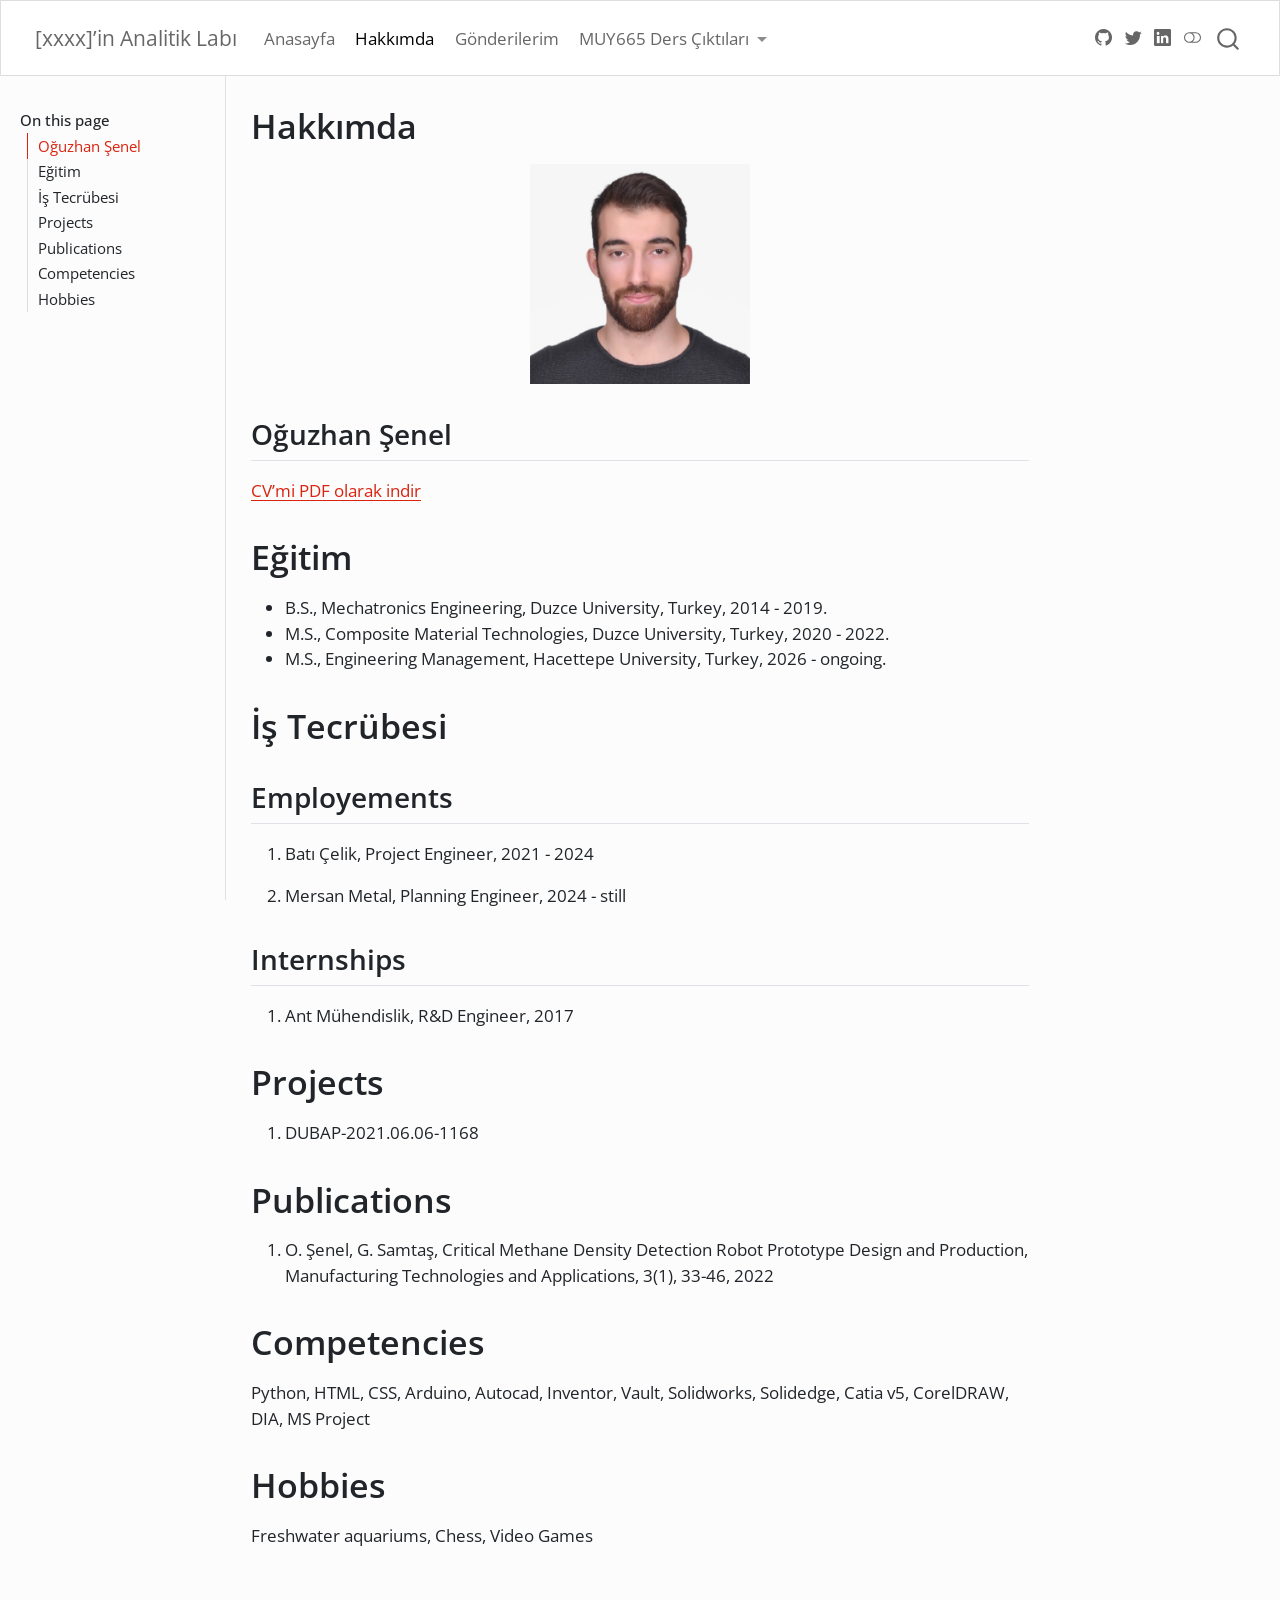
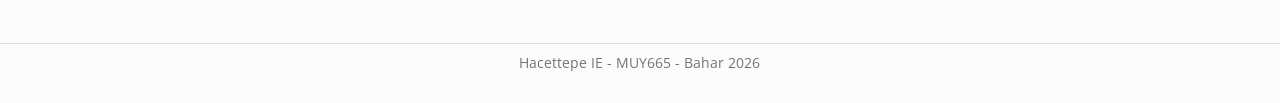
==== docs/about.html @ 82f38985 "Ana Sayfa Düzenlemesi" ====
<!DOCTYPE html>
<html xmlns="http://www.w3.org/1999/xhtml" lang="en" xml:lang="en"><head>

<meta charset="utf-8">
<meta name="generator" content="quarto-1.8.25">

<meta name="viewport" content="width=device-width, initial-scale=1.0, user-scalable=yes">


<title>Hakkımda – [xxxx]’in Analitik Labı</title>
<style>
code{white-space: pre-wrap;}
span.smallcaps{font-variant: small-caps;}
div.columns{display: flex; gap: min(4vw, 1.5em);}
div.column{flex: auto; overflow-x: auto;}
div.hanging-indent{margin-left: 1.5em; text-indent: -1.5em;}
ul.task-list{list-style: none;}
ul.task-list li input[type="checkbox"] {
  width: 0.8em;
  margin: 0 0.8em 0.2em -1em; /* quarto-specific, see https://github.com/quarto-dev/quarto-cli/issues/4556 */ 
  vertical-align: middle;
}
</style>


<script src="site_libs/quarto-nav/quarto-nav.js"></script>
<script src="site_libs/quarto-nav/headroom.min.js"></script>
<script src="site_libs/clipboard/clipboard.min.js"></script>
<script src="site_libs/quarto-search/autocomplete.umd.js"></script>
<script src="site_libs/quarto-search/fuse.min.js"></script>
<script src="site_libs/quarto-search/quarto-search.js"></script>
<meta name="quarto:offset" content="./">
<script src="site_libs/quarto-html/quarto.js" type="module"></script>
<script src="site_libs/quarto-html/tabsets/tabsets.js" type="module"></script>
<script src="site_libs/quarto-html/axe/axe-check.js" type="module"></script>
<script src="site_libs/quarto-html/popper.min.js"></script>
<script src="site_libs/quarto-html/tippy.umd.min.js"></script>
<script src="site_libs/quarto-html/anchor.min.js"></script>
<link href="site_libs/quarto-html/tippy.css" rel="stylesheet">
<link href="site_libs/quarto-html/quarto-syntax-highlighting-7b89279ff1a6dce999919e0e67d4d9ec.css" rel="stylesheet" class="quarto-color-scheme" id="quarto-text-highlighting-styles">
<link href="site_libs/quarto-html/quarto-syntax-highlighting-dark-707d8167ce6003fca903bfe2be84ab7f.css" rel="stylesheet" class="quarto-color-scheme quarto-color-alternate" id="quarto-text-highlighting-styles">
<link href="site_libs/quarto-html/quarto-syntax-highlighting-7b89279ff1a6dce999919e0e67d4d9ec.css" rel="stylesheet" class="quarto-color-scheme-extra" id="quarto-text-highlighting-styles">
<script src="site_libs/bootstrap/bootstrap.min.js"></script>
<link href="site_libs/bootstrap/bootstrap-icons.css" rel="stylesheet">
<link href="site_libs/bootstrap/bootstrap-b09ffb0c710b10090e35f4f5c8599541.min.css" rel="stylesheet" append-hash="true" class="quarto-color-scheme" id="quarto-bootstrap" data-mode="light">
<link href="site_libs/bootstrap/bootstrap-dark-5b22ffe13dd2aa798062e3956142f8dd.min.css" rel="stylesheet" append-hash="true" class="quarto-color-scheme quarto-color-alternate" id="quarto-bootstrap" data-mode="dark">
<link href="site_libs/bootstrap/bootstrap-b09ffb0c710b10090e35f4f5c8599541.min.css" rel="stylesheet" append-hash="true" class="quarto-color-scheme-extra" id="quarto-bootstrap" data-mode="light">
<script id="quarto-search-options" type="application/json">{
  "location": "navbar",
  "copy-button": false,
  "collapse-after": 3,
  "panel-placement": "end",
  "type": "overlay",
  "limit": 50,
  "keyboard-shortcut": [
    "f",
    "/",
    "s"
  ],
  "show-item-context": false,
  "language": {
    "search-no-results-text": "No results",
    "search-matching-documents-text": "matching documents",
    "search-copy-link-title": "Copy link to search",
    "search-hide-matches-text": "Hide additional matches",
    "search-more-match-text": "more match in this document",
    "search-more-matches-text": "more matches in this document",
    "search-clear-button-title": "Clear",
    "search-text-placeholder": "",
    "search-detached-cancel-button-title": "Cancel",
    "search-submit-button-title": "Submit",
    "search-label": "Search"
  }
}</script>


<link rel="stylesheet" href="styles.css">
</head>

<body class="docked nav-fixed quarto-light"><script id="quarto-html-before-body" type="application/javascript">
    const toggleBodyColorMode = (bsSheetEl) => {
      const mode = bsSheetEl.getAttribute("data-mode");
      const bodyEl = window.document.querySelector("body");
      if (mode === "dark") {
        bodyEl.classList.add("quarto-dark");
        bodyEl.classList.remove("quarto-light");
      } else {
        bodyEl.classList.add("quarto-light");
        bodyEl.classList.remove("quarto-dark");
      }
    }
    const toggleBodyColorPrimary = () => {
      const bsSheetEl = window.document.querySelector("link#quarto-bootstrap:not([rel=disabled-stylesheet])");
      if (bsSheetEl) {
        toggleBodyColorMode(bsSheetEl);
      }
    }
    const setColorSchemeToggle = (alternate) => {
      const toggles = window.document.querySelectorAll('.quarto-color-scheme-toggle');
      for (let i=0; i < toggles.length; i++) {
        const toggle = toggles[i];
        if (toggle) {
          if (alternate) {
            toggle.classList.add("alternate");
          } else {
            toggle.classList.remove("alternate");
          }
        }
      }
    };
    const toggleColorMode = (alternate) => {
      // Switch the stylesheets
      const primaryStylesheets = window.document.querySelectorAll('link.quarto-color-scheme:not(.quarto-color-alternate)');
      const alternateStylesheets = window.document.querySelectorAll('link.quarto-color-scheme.quarto-color-alternate');
      manageTransitions('#quarto-margin-sidebar .nav-link', false);
      if (alternate) {
        // note: dark is layered on light, we don't disable primary!
        enableStylesheet(alternateStylesheets);
        for (const sheetNode of alternateStylesheets) {
          if (sheetNode.id === "quarto-bootstrap") {
            toggleBodyColorMode(sheetNode);
          }
        }
      } else {
        disableStylesheet(alternateStylesheets);
        enableStylesheet(primaryStylesheets)
        toggleBodyColorPrimary();
      }
      manageTransitions('#quarto-margin-sidebar .nav-link', true);
      // Switch the toggles
      setColorSchemeToggle(alternate)
      // Hack to workaround the fact that safari doesn't
      // properly recolor the scrollbar when toggling (#1455)
      if (navigator.userAgent.indexOf('Safari') > 0 && navigator.userAgent.indexOf('Chrome') == -1) {
        manageTransitions("body", false);
        window.scrollTo(0, 1);
        setTimeout(() => {
          window.scrollTo(0, 0);
          manageTransitions("body", true);
        }, 40);
      }
    }
    const disableStylesheet = (stylesheets) => {
      for (let i=0; i < stylesheets.length; i++) {
        const stylesheet = stylesheets[i];
        stylesheet.rel = 'disabled-stylesheet';
      }
    }
    const enableStylesheet = (stylesheets) => {
      for (let i=0; i < stylesheets.length; i++) {
        const stylesheet = stylesheets[i];
        if(stylesheet.rel !== 'stylesheet') { // for Chrome, which will still FOUC without this check
          stylesheet.rel = 'stylesheet';
        }
      }
    }
    const manageTransitions = (selector, allowTransitions) => {
      const els = window.document.querySelectorAll(selector);
      for (let i=0; i < els.length; i++) {
        const el = els[i];
        if (allowTransitions) {
          el.classList.remove('notransition');
        } else {
          el.classList.add('notransition');
        }
      }
    }
    const isFileUrl = () => {
      return window.location.protocol === 'file:';
    }
    const hasAlternateSentinel = () => {
      let styleSentinel = getColorSchemeSentinel();
      if (styleSentinel !== null) {
        return styleSentinel === "alternate";
      } else {
        return false;
      }
    }
    const setStyleSentinel = (alternate) => {
      const value = alternate ? "alternate" : "default";
      if (!isFileUrl()) {
        window.localStorage.setItem("quarto-color-scheme", value);
      } else {
        localAlternateSentinel = value;
      }
    }
    const getColorSchemeSentinel = () => {
      if (!isFileUrl()) {
        const storageValue = window.localStorage.getItem("quarto-color-scheme");
        return storageValue != null ? storageValue : localAlternateSentinel;
      } else {
        return localAlternateSentinel;
      }
    }
    const toggleGiscusIfUsed = (isAlternate, darkModeDefault) => {
      const baseTheme = document.querySelector('#giscus-base-theme')?.value ?? 'light';
      const alternateTheme = document.querySelector('#giscus-alt-theme')?.value ?? 'dark';
      let newTheme = '';
      if(authorPrefersDark) {
        newTheme = isAlternate ? baseTheme : alternateTheme;
      } else {
        newTheme = isAlternate ? alternateTheme : baseTheme;
      }
      const changeGiscusTheme = () => {
        // From: https://github.com/giscus/giscus/issues/336
        const sendMessage = (message) => {
          const iframe = document.querySelector('iframe.giscus-frame');
          if (!iframe) return;
          iframe.contentWindow.postMessage({ giscus: message }, 'https://giscus.app');
        }
        sendMessage({
          setConfig: {
            theme: newTheme
          }
        });
      }
      const isGiscussLoaded = window.document.querySelector('iframe.giscus-frame') !== null;
      if (isGiscussLoaded) {
        changeGiscusTheme();
      }
    };
    const authorPrefersDark = false;
    const darkModeDefault = authorPrefersDark;
      document.querySelector('link#quarto-text-highlighting-styles.quarto-color-scheme-extra').rel = 'disabled-stylesheet';
      document.querySelector('link#quarto-bootstrap.quarto-color-scheme-extra').rel = 'disabled-stylesheet';
    let localAlternateSentinel = darkModeDefault ? 'alternate' : 'default';
    // Dark / light mode switch
    window.quartoToggleColorScheme = () => {
      // Read the current dark / light value
      let toAlternate = !hasAlternateSentinel();
      toggleColorMode(toAlternate);
      setStyleSentinel(toAlternate);
      toggleGiscusIfUsed(toAlternate, darkModeDefault);
      window.dispatchEvent(new Event('resize'));
    };
    // Switch to dark mode if need be
    if (hasAlternateSentinel()) {
      toggleColorMode(true);
    } else {
      toggleColorMode(false);
    }
  </script>

<div id="quarto-search-results"></div>
  <header id="quarto-header" class="headroom fixed-top">
    <nav class="navbar navbar-expand-lg " data-bs-theme="dark">
      <div class="navbar-container container-fluid">
      <div class="navbar-brand-container mx-auto">
    <a href="./index.html" class="navbar-brand navbar-brand-logo">
    </a>
    <a class="navbar-brand" href="./index.html">
    <span class="navbar-title">[xxxx]’in Analitik Labı</span>
    </a>
  </div>
            <div id="quarto-search" class="" title="Search"></div>
          <button class="navbar-toggler" type="button" data-bs-toggle="collapse" data-bs-target="#navbarCollapse" aria-controls="navbarCollapse" role="menu" aria-expanded="false" aria-label="Toggle navigation" onclick="if (window.quartoToggleHeadroom) { window.quartoToggleHeadroom(); }">
  <span class="navbar-toggler-icon"></span>
</button>
          <div class="collapse navbar-collapse" id="navbarCollapse">
            <ul class="navbar-nav navbar-nav-scroll me-auto">
  <li class="nav-item">
    <a class="nav-link" href="./index.html"> 
<span class="menu-text">Anasayfa</span></a>
  </li>  
  <li class="nav-item">
    <a class="nav-link active" href="./about.html" aria-current="page"> 
<span class="menu-text">Hakkımda</span></a>
  </li>  
  <li class="nav-item">
    <a class="nav-link" href="./posts.html"> 
<span class="menu-text">Gönderilerim</span></a>
  </li>  
  <li class="nav-item dropdown ">
    <a class="nav-link dropdown-toggle" href="#" id="nav-menu-muy665-ders-çıktıları" role="link" data-bs-toggle="dropdown" aria-expanded="false">
 <span class="menu-text">MUY665 Ders Çıktıları</span>
    </a>
    <ul class="dropdown-menu" aria-labelledby="nav-menu-muy665-ders-çıktıları">    
        <li>
    <a class="dropdown-item" href="./portfolyo.html">
 <span class="dropdown-text">Ödevler</span></a>
  </li>  
        <li>
    <a class="dropdown-item" href="./project.qmd">
 <span class="dropdown-text">Proje</span></a>
  </li>  
    </ul>
  </li>
</ul>
          </div> <!-- /navcollapse -->
            <div class="quarto-navbar-tools tools-wide">
    <a href="https://twitter.com" title="" class="quarto-navigation-tool px-1" aria-label=""><i class="bi bi-github"></i></a>
    <a href="https://twitter.com" title="" class="quarto-navigation-tool px-1" aria-label=""><i class="bi bi-twitter"></i></a>
    <a href="https://linkedin.com" title="" class="quarto-navigation-tool px-1" aria-label=""><i class="bi bi-linkedin"></i></a>
  <a href="" class="quarto-color-scheme-toggle quarto-navigation-tool  px-1" onclick="window.quartoToggleColorScheme(); return false;" title="Toggle dark mode"><i class="bi"></i></a>
</div>
      </div> <!-- /container-fluid -->
    </nav>
</header>
<!-- content -->
<div id="quarto-content" class="quarto-container page-columns page-rows-contents page-layout-article page-navbar">
<!-- sidebar -->
  <nav id="quarto-sidebar" class="sidebar collapse collapse-horizontal quarto-sidebar-collapse-item sidebar-navigation docked overflow-auto">
    <nav id="TOC" role="doc-toc" class="toc-active">
    <h2 id="toc-title">On this page</h2>
   
  <ul>
  <li><a href="#oğuzhan-şenel" id="toc-oğuzhan-şenel" class="nav-link active" data-scroll-target="#oğuzhan-şenel">Oğuzhan Şenel</a></li>
  <li><a href="#eğitim" id="toc-eğitim" class="nav-link" data-scroll-target="#eğitim">Eğitim</a></li>
  <li><a href="#iş-tecrübesi" id="toc-iş-tecrübesi" class="nav-link" data-scroll-target="#iş-tecrübesi">İş Tecrübesi</a>
  <ul class="collapse">
  <li><a href="#employements" id="toc-employements" class="nav-link" data-scroll-target="#employements">Employements</a></li>
  <li><a href="#internships" id="toc-internships" class="nav-link" data-scroll-target="#internships">Internships</a></li>
  </ul></li>
  <li><a href="#projects" id="toc-projects" class="nav-link" data-scroll-target="#projects">Projects</a></li>
  <li><a href="#publications" id="toc-publications" class="nav-link" data-scroll-target="#publications">Publications</a></li>
  <li><a href="#competencies" id="toc-competencies" class="nav-link" data-scroll-target="#competencies">Competencies</a></li>
  <li><a href="#hobbies" id="toc-hobbies" class="nav-link" data-scroll-target="#hobbies">Hobbies</a></li>
  </ul>
</nav>
</nav>
<div id="quarto-sidebar-glass" class="quarto-sidebar-collapse-item" data-bs-toggle="collapse" data-bs-target=".quarto-sidebar-collapse-item"></div>
<!-- margin-sidebar -->
    <div id="quarto-margin-sidebar" class="sidebar margin-sidebar zindex-bottom">
    </div>
<!-- main -->
<main class="content" id="quarto-document-content">


<header id="title-block-header" class="quarto-title-block default">
<div class="quarto-title">
<h1 class="title">Hakkımda</h1>
</div>



<div class="quarto-title-meta">

    
  
    
  </div>
  


</header>


<div class="quarto-figure quarto-figure-center">
<figure class="figure">
<p><img src="assets/images/vesikalik.jpeg" class="img-fluid quarto-figure quarto-figure-center figure-img" width="220"></p>
</figure>
</div>
<section id="oğuzhan-şenel" class="level2">
<h2 class="anchored" data-anchor-id="oğuzhan-şenel">Oğuzhan Şenel</h2>
<p><a href="docs/cv.pdf">CV’mi PDF olarak indir</a></p>
</section>
<section id="eğitim" class="level1">
<h1>Eğitim</h1>
<ul>
<li>B.S., Mechatronics Engineering, Duzce University, Turkey, 2014 - 2019.</li>
<li>M.S., Composite Material Technologies, Duzce University, Turkey, 2020 - 2022.</li>
<li>M.S., Engineering Management, Hacettepe University, Turkey, 2026 - ongoing.</li>
</ul>
</section>
<section id="iş-tecrübesi" class="level1">
<h1>İş Tecrübesi</h1>
<section id="employements" class="level2">
<h2 class="anchored" data-anchor-id="employements">Employements</h2>
<ol type="1">
<li><p>Batı Çelik, Project Engineer, 2021 - 2024</p></li>
<li><p>Mersan Metal, Planning Engineer, 2024 - still</p></li>
</ol>
</section>
<section id="internships" class="level2">
<h2 class="anchored" data-anchor-id="internships">Internships</h2>
<ol type="1">
<li>Ant Mühendislik, R&amp;D Engineer, 2017</li>
</ol>
</section>
</section>
<section id="projects" class="level1">
<h1>Projects</h1>
<ol type="1">
<li>DUBAP-2021.06.06-1168</li>
</ol>
</section>
<section id="publications" class="level1">
<h1>Publications</h1>
<ol type="1">
<li>O. Şenel, G. Samtaş, Critical Methane Density Detection Robot Prototype Design and Production, Manufacturing Technologies and Applications, 3(1), 33-46, 2022</li>
</ol>
</section>
<section id="competencies" class="level1">
<h1>Competencies</h1>
<p>Python, HTML, CSS, Arduino, Autocad, Inventor, Vault, Solidworks, Solidedge, Catia v5, CorelDRAW, DIA, MS Project</p>
</section>
<section id="hobbies" class="level1">
<h1>Hobbies</h1>
<p>Freshwater aquariums, Chess, Video Games</p>


</section>

<a onclick="window.scrollTo(0, 0); return false;" role="button" id="quarto-back-to-top"><i class="bi bi-arrow-up"></i> Back to top</a></main> <!-- /main -->
<script id="quarto-html-after-body" type="application/javascript">
  window.document.addEventListener("DOMContentLoaded", function (event) {
    // Ensure there is a toggle, if there isn't float one in the top right
    if (window.document.querySelector('.quarto-color-scheme-toggle') === null) {
      const a = window.document.createElement('a');
      a.classList.add('top-right');
      a.classList.add('quarto-color-scheme-toggle');
      a.href = "";
      a.onclick = function() { try { window.quartoToggleColorScheme(); } catch {} return false; };
      const i = window.document.createElement("i");
      i.classList.add('bi');
      a.appendChild(i);
      window.document.body.appendChild(a);
    }
    setColorSchemeToggle(hasAlternateSentinel())
    const icon = "";
    const anchorJS = new window.AnchorJS();
    anchorJS.options = {
      placement: 'right',
      icon: icon
    };
    anchorJS.add('.anchored');
    const isCodeAnnotation = (el) => {
      for (const clz of el.classList) {
        if (clz.startsWith('code-annotation-')) {                     
          return true;
        }
      }
      return false;
    }
    const onCopySuccess = function(e) {
      // button target
      const button = e.trigger;
      // don't keep focus
      button.blur();
      // flash "checked"
      button.classList.add('code-copy-button-checked');
      var currentTitle = button.getAttribute("title");
      button.setAttribute("title", "Copied!");
      let tooltip;
      if (window.bootstrap) {
        button.setAttribute("data-bs-toggle", "tooltip");
        button.setAttribute("data-bs-placement", "left");
        button.setAttribute("data-bs-title", "Copied!");
        tooltip = new bootstrap.Tooltip(button, 
          { trigger: "manual", 
            customClass: "code-copy-button-tooltip",
            offset: [0, -8]});
        tooltip.show();    
      }
      setTimeout(function() {
        if (tooltip) {
          tooltip.hide();
          button.removeAttribute("data-bs-title");
          button.removeAttribute("data-bs-toggle");
          button.removeAttribute("data-bs-placement");
        }
        button.setAttribute("title", currentTitle);
        button.classList.remove('code-copy-button-checked');
      }, 1000);
      // clear code selection
      e.clearSelection();
    }
    const getTextToCopy = function(trigger) {
      const outerScaffold = trigger.parentElement.cloneNode(true);
      const codeEl = outerScaffold.querySelector('code');
      for (const childEl of codeEl.children) {
        if (isCodeAnnotation(childEl)) {
          childEl.remove();
        }
      }
      return codeEl.innerText;
    }
    const clipboard = new window.ClipboardJS('.code-copy-button:not([data-in-quarto-modal])', {
      text: getTextToCopy
    });
    clipboard.on('success', onCopySuccess);
    if (window.document.getElementById('quarto-embedded-source-code-modal')) {
      const clipboardModal = new window.ClipboardJS('.code-copy-button[data-in-quarto-modal]', {
        text: getTextToCopy,
        container: window.document.getElementById('quarto-embedded-source-code-modal')
      });
      clipboardModal.on('success', onCopySuccess);
    }
      var localhostRegex = new RegExp(/^(?:http|https):\/\/localhost\:?[0-9]*\//);
      var mailtoRegex = new RegExp(/^mailto:/);
        var filterRegex = new RegExp('/' + window.location.host + '/');
      var isInternal = (href) => {
          return filterRegex.test(href) || localhostRegex.test(href) || mailtoRegex.test(href);
      }
      // Inspect non-navigation links and adorn them if external
     var links = window.document.querySelectorAll('a[href]:not(.nav-link):not(.navbar-brand):not(.toc-action):not(.sidebar-link):not(.sidebar-item-toggle):not(.pagination-link):not(.no-external):not([aria-hidden]):not(.dropdown-item):not(.quarto-navigation-tool):not(.about-link)');
      for (var i=0; i<links.length; i++) {
        const link = links[i];
        if (!isInternal(link.href)) {
          // undo the damage that might have been done by quarto-nav.js in the case of
          // links that we want to consider external
          if (link.dataset.originalHref !== undefined) {
            link.href = link.dataset.originalHref;
          }
        }
      }
    function tippyHover(el, contentFn, onTriggerFn, onUntriggerFn) {
      const config = {
        allowHTML: true,
        maxWidth: 500,
        delay: 100,
        arrow: false,
        appendTo: function(el) {
            return el.parentElement;
        },
        interactive: true,
        interactiveBorder: 10,
        theme: 'quarto',
        placement: 'bottom-start',
      };
      if (contentFn) {
        config.content = contentFn;
      }
      if (onTriggerFn) {
        config.onTrigger = onTriggerFn;
      }
      if (onUntriggerFn) {
        config.onUntrigger = onUntriggerFn;
      }
      window.tippy(el, config); 
    }
    const noterefs = window.document.querySelectorAll('a[role="doc-noteref"]');
    for (var i=0; i<noterefs.length; i++) {
      const ref = noterefs[i];
      tippyHover(ref, function() {
        // use id or data attribute instead here
        let href = ref.getAttribute('data-footnote-href') || ref.getAttribute('href');
        try { href = new URL(href).hash; } catch {}
        const id = href.replace(/^#\/?/, "");
        const note = window.document.getElementById(id);
        if (note) {
          return note.innerHTML;
        } else {
          return "";
        }
      });
    }
    const xrefs = window.document.querySelectorAll('a.quarto-xref');
    const processXRef = (id, note) => {
      // Strip column container classes
      const stripColumnClz = (el) => {
        el.classList.remove("page-full", "page-columns");
        if (el.children) {
          for (const child of el.children) {
            stripColumnClz(child);
          }
        }
      }
      stripColumnClz(note)
      if (id === null || id.startsWith('sec-')) {
        // Special case sections, only their first couple elements
        const container = document.createElement("div");
        if (note.children && note.children.length > 2) {
          container.appendChild(note.children[0].cloneNode(true));
          for (let i = 1; i < note.children.length; i++) {
            const child = note.children[i];
            if (child.tagName === "P" && child.innerText === "") {
              continue;
            } else {
              container.appendChild(child.cloneNode(true));
              break;
            }
          }
          if (window.Quarto?.typesetMath) {
            window.Quarto.typesetMath(container);
          }
          return container.innerHTML
        } else {
          if (window.Quarto?.typesetMath) {
            window.Quarto.typesetMath(note);
          }
          return note.innerHTML;
        }
      } else {
        // Remove any anchor links if they are present
        const anchorLink = note.querySelector('a.anchorjs-link');
        if (anchorLink) {
          anchorLink.remove();
        }
        if (window.Quarto?.typesetMath) {
          window.Quarto.typesetMath(note);
        }
        if (note.classList.contains("callout")) {
          return note.outerHTML;
        } else {
          return note.innerHTML;
        }
      }
    }
    for (var i=0; i<xrefs.length; i++) {
      const xref = xrefs[i];
      tippyHover(xref, undefined, function(instance) {
        instance.disable();
        let url = xref.getAttribute('href');
        let hash = undefined; 
        if (url.startsWith('#')) {
          hash = url;
        } else {
          try { hash = new URL(url).hash; } catch {}
        }
        if (hash) {
          const id = hash.replace(/^#\/?/, "");
          const note = window.document.getElementById(id);
          if (note !== null) {
            try {
              const html = processXRef(id, note.cloneNode(true));
              instance.setContent(html);
            } finally {
              instance.enable();
              instance.show();
            }
          } else {
            // See if we can fetch this
            fetch(url.split('#')[0])
            .then(res => res.text())
            .then(html => {
              const parser = new DOMParser();
              const htmlDoc = parser.parseFromString(html, "text/html");
              const note = htmlDoc.getElementById(id);
              if (note !== null) {
                const html = processXRef(id, note);
                instance.setContent(html);
              } 
            }).finally(() => {
              instance.enable();
              instance.show();
            });
          }
        } else {
          // See if we can fetch a full url (with no hash to target)
          // This is a special case and we should probably do some content thinning / targeting
          fetch(url)
          .then(res => res.text())
          .then(html => {
            const parser = new DOMParser();
            const htmlDoc = parser.parseFromString(html, "text/html");
            const note = htmlDoc.querySelector('main.content');
            if (note !== null) {
              // This should only happen for chapter cross references
              // (since there is no id in the URL)
              // remove the first header
              if (note.children.length > 0 && note.children[0].tagName === "HEADER") {
                note.children[0].remove();
              }
              const html = processXRef(null, note);
              instance.setContent(html);
            } 
          }).finally(() => {
            instance.enable();
            instance.show();
          });
        }
      }, function(instance) {
      });
    }
        let selectedAnnoteEl;
        const selectorForAnnotation = ( cell, annotation) => {
          let cellAttr = 'data-code-cell="' + cell + '"';
          let lineAttr = 'data-code-annotation="' +  annotation + '"';
          const selector = 'span[' + cellAttr + '][' + lineAttr + ']';
          return selector;
        }
        const selectCodeLines = (annoteEl) => {
          const doc = window.document;
          const targetCell = annoteEl.getAttribute("data-target-cell");
          const targetAnnotation = annoteEl.getAttribute("data-target-annotation");
          const annoteSpan = window.document.querySelector(selectorForAnnotation(targetCell, targetAnnotation));
          const lines = annoteSpan.getAttribute("data-code-lines").split(",");
          const lineIds = lines.map((line) => {
            return targetCell + "-" + line;
          })
          let top = null;
          let height = null;
          let parent = null;
          if (lineIds.length > 0) {
              //compute the position of the single el (top and bottom and make a div)
              const el = window.document.getElementById(lineIds[0]);
              top = el.offsetTop;
              height = el.offsetHeight;
              parent = el.parentElement.parentElement;
            if (lineIds.length > 1) {
              const lastEl = window.document.getElementById(lineIds[lineIds.length - 1]);
              const bottom = lastEl.offsetTop + lastEl.offsetHeight;
              height = bottom - top;
            }
            if (top !== null && height !== null && parent !== null) {
              // cook up a div (if necessary) and position it 
              let div = window.document.getElementById("code-annotation-line-highlight");
              if (div === null) {
                div = window.document.createElement("div");
                div.setAttribute("id", "code-annotation-line-highlight");
                div.style.position = 'absolute';
                parent.appendChild(div);
              }
              div.style.top = top - 2 + "px";
              div.style.height = height + 4 + "px";
              div.style.left = 0;
              let gutterDiv = window.document.getElementById("code-annotation-line-highlight-gutter");
              if (gutterDiv === null) {
                gutterDiv = window.document.createElement("div");
                gutterDiv.setAttribute("id", "code-annotation-line-highlight-gutter");
                gutterDiv.style.position = 'absolute';
                const codeCell = window.document.getElementById(targetCell);
                const gutter = codeCell.querySelector('.code-annotation-gutter');
                gutter.appendChild(gutterDiv);
              }
              gutterDiv.style.top = top - 2 + "px";
              gutterDiv.style.height = height + 4 + "px";
            }
            selectedAnnoteEl = annoteEl;
          }
        };
        const unselectCodeLines = () => {
          const elementsIds = ["code-annotation-line-highlight", "code-annotation-line-highlight-gutter"];
          elementsIds.forEach((elId) => {
            const div = window.document.getElementById(elId);
            if (div) {
              div.remove();
            }
          });
          selectedAnnoteEl = undefined;
        };
          // Handle positioning of the toggle
      window.addEventListener(
        "resize",
        throttle(() => {
          elRect = undefined;
          if (selectedAnnoteEl) {
            selectCodeLines(selectedAnnoteEl);
          }
        }, 10)
      );
      function throttle(fn, ms) {
      let throttle = false;
      let timer;
        return (...args) => {
          if(!throttle) { // first call gets through
              fn.apply(this, args);
              throttle = true;
          } else { // all the others get throttled
              if(timer) clearTimeout(timer); // cancel #2
              timer = setTimeout(() => {
                fn.apply(this, args);
                timer = throttle = false;
              }, ms);
          }
        };
      }
        // Attach click handler to the DT
        const annoteDls = window.document.querySelectorAll('dt[data-target-cell]');
        for (const annoteDlNode of annoteDls) {
          annoteDlNode.addEventListener('click', (event) => {
            const clickedEl = event.target;
            if (clickedEl !== selectedAnnoteEl) {
              unselectCodeLines();
              const activeEl = window.document.querySelector('dt[data-target-cell].code-annotation-active');
              if (activeEl) {
                activeEl.classList.remove('code-annotation-active');
              }
              selectCodeLines(clickedEl);
              clickedEl.classList.add('code-annotation-active');
            } else {
              // Unselect the line
              unselectCodeLines();
              clickedEl.classList.remove('code-annotation-active');
            }
          });
        }
    const findCites = (el) => {
      const parentEl = el.parentElement;
      if (parentEl) {
        const cites = parentEl.dataset.cites;
        if (cites) {
          return {
            el,
            cites: cites.split(' ')
          };
        } else {
          return findCites(el.parentElement)
        }
      } else {
        return undefined;
      }
    };
    var bibliorefs = window.document.querySelectorAll('a[role="doc-biblioref"]');
    for (var i=0; i<bibliorefs.length; i++) {
      const ref = bibliorefs[i];
      const citeInfo = findCites(ref);
      if (citeInfo) {
        tippyHover(citeInfo.el, function() {
          var popup = window.document.createElement('div');
          citeInfo.cites.forEach(function(cite) {
            var citeDiv = window.document.createElement('div');
            citeDiv.classList.add('hanging-indent');
            citeDiv.classList.add('csl-entry');
            var biblioDiv = window.document.getElementById('ref-' + cite);
            if (biblioDiv) {
              citeDiv.innerHTML = biblioDiv.innerHTML;
            }
            popup.appendChild(citeDiv);
          });
          return popup.innerHTML;
        });
      }
    }
  });
  </script>
</div> <!-- /content -->
<footer class="footer">
  <div class="nav-footer">
    <div class="nav-footer-left">
      &nbsp;
    </div>   
    <div class="nav-footer-center">
<p>Hacettepe IE - MUY665 - Bahar 2026</p>
</div>
    <div class="nav-footer-right">
      &nbsp;
    </div>
  </div>
</footer>




</body></html>
---- docs/site_libs/quarto-html/quarto-syntax-highlighting-7b89279ff1a6dce999919e0e67d4d9ec.css ----
/* quarto syntax highlight colors */
:root {
  --quarto-hl-ot-color: #003B4F;
  --quarto-hl-at-color: #657422;
  --quarto-hl-ss-color: #20794D;
  --quarto-hl-an-color: #5E5E5E;
  --quarto-hl-fu-color: #4758AB;
  --quarto-hl-st-color: #20794D;
  --quarto-hl-cf-color: #003B4F;
  --quarto-hl-op-color: #5E5E5E;
  --quarto-hl-er-color: #AD0000;
  --quarto-hl-bn-color: #AD0000;
  --quarto-hl-al-color: #AD0000;
  --quarto-hl-va-color: #111111;
  --quarto-hl-bu-color: inherit;
  --quarto-hl-ex-color: inherit;
  --quarto-hl-pp-color: #AD0000;
  --quarto-hl-in-color: #5E5E5E;
  --quarto-hl-vs-color: #20794D;
  --quarto-hl-wa-color: #5E5E5E;
  --quarto-hl-do-color: #5E5E5E;
  --quarto-hl-im-color: #00769E;
  --quarto-hl-ch-color: #20794D;
  --quarto-hl-dt-color: #AD0000;
  --quarto-hl-fl-color: #AD0000;
  --quarto-hl-co-color: #5E5E5E;
  --quarto-hl-cv-color: #5E5E5E;
  --quarto-hl-cn-color: #8f5902;
  --quarto-hl-sc-color: #5E5E5E;
  --quarto-hl-dv-color: #AD0000;
  --quarto-hl-kw-color: #003B4F;
}

/* other quarto variables */
:root {
  --quarto-font-monospace: SFMono-Regular, Menlo, Monaco, Consolas, "Liberation Mono", "Courier New", monospace;
}

/* syntax highlight based on Pandoc's rules */
pre > code.sourceCode > span {
  color: #003B4F;
}

code.sourceCode > span {
  color: #003B4F;
}

div.sourceCode,
div.sourceCode pre.sourceCode {
  color: #003B4F;
}

/* Normal */
code span {
  color: #003B4F;
}

/* Alert */
code span.al {
  color: #AD0000;
  font-style: inherit;
}

/* Annotation */
code span.an {
  color: #5E5E5E;
  font-style: inherit;
}

/* Attribute */
code span.at {
  color: #657422;
  font-style: inherit;
}

/* BaseN */
code span.bn {
  color: #AD0000;
  font-style: inherit;
}

/* BuiltIn */
code span.bu {
  font-style: inherit;
}

/* ControlFlow */
code span.cf {
  color: #003B4F;
  font-weight: bold;
  font-style: inherit;
}

/* Char */
code span.ch {
  color: #20794D;
  font-style: inherit;
}

/* Constant */
code span.cn {
  color: #8f5902;
  font-style: inherit;
}

/* Comment */
code span.co {
  color: #5E5E5E;
  font-style: inherit;
}

/* CommentVar */
code span.cv {
  color: #5E5E5E;
  font-style: italic;
}

/* Documentation */
code span.do {
  color: #5E5E5E;
  font-style: italic;
}

/* DataType */
code span.dt {
  color: #AD0000;
  font-style: inherit;
}

/* DecVal */
code span.dv {
  color: #AD0000;
  font-style: inherit;
}

/* Error */
code span.er {
  color: #AD0000;
  font-style: inherit;
}

/* Extension */
code span.ex {
  font-style: inherit;
}

/* Float */
code span.fl {
  color: #AD0000;
  font-style: inherit;
}

/* Function */
code span.fu {
  color: #4758AB;
  font-style: inherit;
}

/* Import */
code span.im {
  color: #00769E;
  font-style: inherit;
}

/* Information */
code span.in {
  color: #5E5E5E;
  font-style: inherit;
}

/* Keyword */
code span.kw {
  color: #003B4F;
  font-weight: bold;
  font-style: inherit;
}

/* Operator */
code span.op {
  color: #5E5E5E;
  font-style: inherit;
}

/* Other */
code span.ot {
  color: #003B4F;
  font-style: inherit;
}

/* Preprocessor */
code span.pp {
  color: #AD0000;
  font-style: inherit;
}

/* SpecialChar */
code span.sc {
  color: #5E5E5E;
  font-style: inherit;
}

/* SpecialString */
code span.ss {
  color: #20794D;
  font-style: inherit;
}

/* String */
code span.st {
  color: #20794D;
  font-style: inherit;
}

/* Variable */
code span.va {
  color: #111111;
  font-style: inherit;
}

/* VerbatimString */
code span.vs {
  color: #20794D;
  font-style: inherit;
}

/* Warning */
code span.wa {
  color: #5E5E5E;
  font-style: italic;
}

.prevent-inlining {
  content: "</";
}

/*# sourceMappingURL=3944bc705cfaf4c80e56f77c5205168a.css.map */
---- docs/site_libs/quarto-html/quarto-syntax-highlighting-7b89279ff1a6dce999919e0e67d4d9ec.css ----
/* quarto syntax highlight colors */
:root {
  --quarto-hl-ot-color: #003B4F;
  --quarto-hl-at-color: #657422;
  --quarto-hl-ss-color: #20794D;
  --quarto-hl-an-color: #5E5E5E;
  --quarto-hl-fu-color: #4758AB;
  --quarto-hl-st-color: #20794D;
  --quarto-hl-cf-color: #003B4F;
  --quarto-hl-op-color: #5E5E5E;
  --quarto-hl-er-color: #AD0000;
  --quarto-hl-bn-color: #AD0000;
  --quarto-hl-al-color: #AD0000;
  --quarto-hl-va-color: #111111;
  --quarto-hl-bu-color: inherit;
  --quarto-hl-ex-color: inherit;
  --quarto-hl-pp-color: #AD0000;
  --quarto-hl-in-color: #5E5E5E;
  --quarto-hl-vs-color: #20794D;
  --quarto-hl-wa-color: #5E5E5E;
  --quarto-hl-do-color: #5E5E5E;
  --quarto-hl-im-color: #00769E;
  --quarto-hl-ch-color: #20794D;
  --quarto-hl-dt-color: #AD0000;
  --quarto-hl-fl-color: #AD0000;
  --quarto-hl-co-color: #5E5E5E;
  --quarto-hl-cv-color: #5E5E5E;
  --quarto-hl-cn-color: #8f5902;
  --quarto-hl-sc-color: #5E5E5E;
  --quarto-hl-dv-color: #AD0000;
  --quarto-hl-kw-color: #003B4F;
}

/* other quarto variables */
:root {
  --quarto-font-monospace: SFMono-Regular, Menlo, Monaco, Consolas, "Liberation Mono", "Courier New", monospace;
}

/* syntax highlight based on Pandoc's rules */
pre > code.sourceCode > span {
  color: #003B4F;
}

code.sourceCode > span {
  color: #003B4F;
}

div.sourceCode,
div.sourceCode pre.sourceCode {
  color: #003B4F;
}

/* Normal */
code span {
  color: #003B4F;
}

/* Alert */
code span.al {
  color: #AD0000;
  font-style: inherit;
}

/* Annotation */
code span.an {
  color: #5E5E5E;
  font-style: inherit;
}

/* Attribute */
code span.at {
  color: #657422;
  font-style: inherit;
}

/* BaseN */
code span.bn {
  color: #AD0000;
  font-style: inherit;
}

/* BuiltIn */
code span.bu {
  font-style: inherit;
}

/* ControlFlow */
code span.cf {
  color: #003B4F;
  font-weight: bold;
  font-style: inherit;
}

/* Char */
code span.ch {
  color: #20794D;
  font-style: inherit;
}

/* Constant */
code span.cn {
  color: #8f5902;
  font-style: inherit;
}

/* Comment */
code span.co {
  color: #5E5E5E;
  font-style: inherit;
}

/* CommentVar */
code span.cv {
  color: #5E5E5E;
  font-style: italic;
}

/* Documentation */
code span.do {
  color: #5E5E5E;
  font-style: italic;
}

/* DataType */
code span.dt {
  color: #AD0000;
  font-style: inherit;
}

/* DecVal */
code span.dv {
  color: #AD0000;
  font-style: inherit;
}

/* Error */
code span.er {
  color: #AD0000;
  font-style: inherit;
}

/* Extension */
code span.ex {
  font-style: inherit;
}

/* Float */
code span.fl {
  color: #AD0000;
  font-style: inherit;
}

/* Function */
code span.fu {
  color: #4758AB;
  font-style: inherit;
}

/* Import */
code span.im {
  color: #00769E;
  font-style: inherit;
}

/* Information */
code span.in {
  color: #5E5E5E;
  font-style: inherit;
}

/* Keyword */
code span.kw {
  color: #003B4F;
  font-weight: bold;
  font-style: inherit;
}

/* Operator */
code span.op {
  color: #5E5E5E;
  font-style: inherit;
}

/* Other */
code span.ot {
  color: #003B4F;
  font-style: inherit;
}

/* Preprocessor */
code span.pp {
  color: #AD0000;
  font-style: inherit;
}

/* SpecialChar */
code span.sc {
  color: #5E5E5E;
  font-style: inherit;
}

/* SpecialString */
code span.ss {
  color: #20794D;
  font-style: inherit;
}

/* String */
code span.st {
  color: #20794D;
  font-style: inherit;
}

/* Variable */
code span.va {
  color: #111111;
  font-style: inherit;
}

/* VerbatimString */
code span.vs {
  color: #20794D;
  font-style: inherit;
}

/* Warning */
code span.wa {
  color: #5E5E5E;
  font-style: italic;
}

.prevent-inlining {
  content: "</";
}

/*# sourceMappingURL=3944bc705cfaf4c80e56f77c5205168a.css.map */
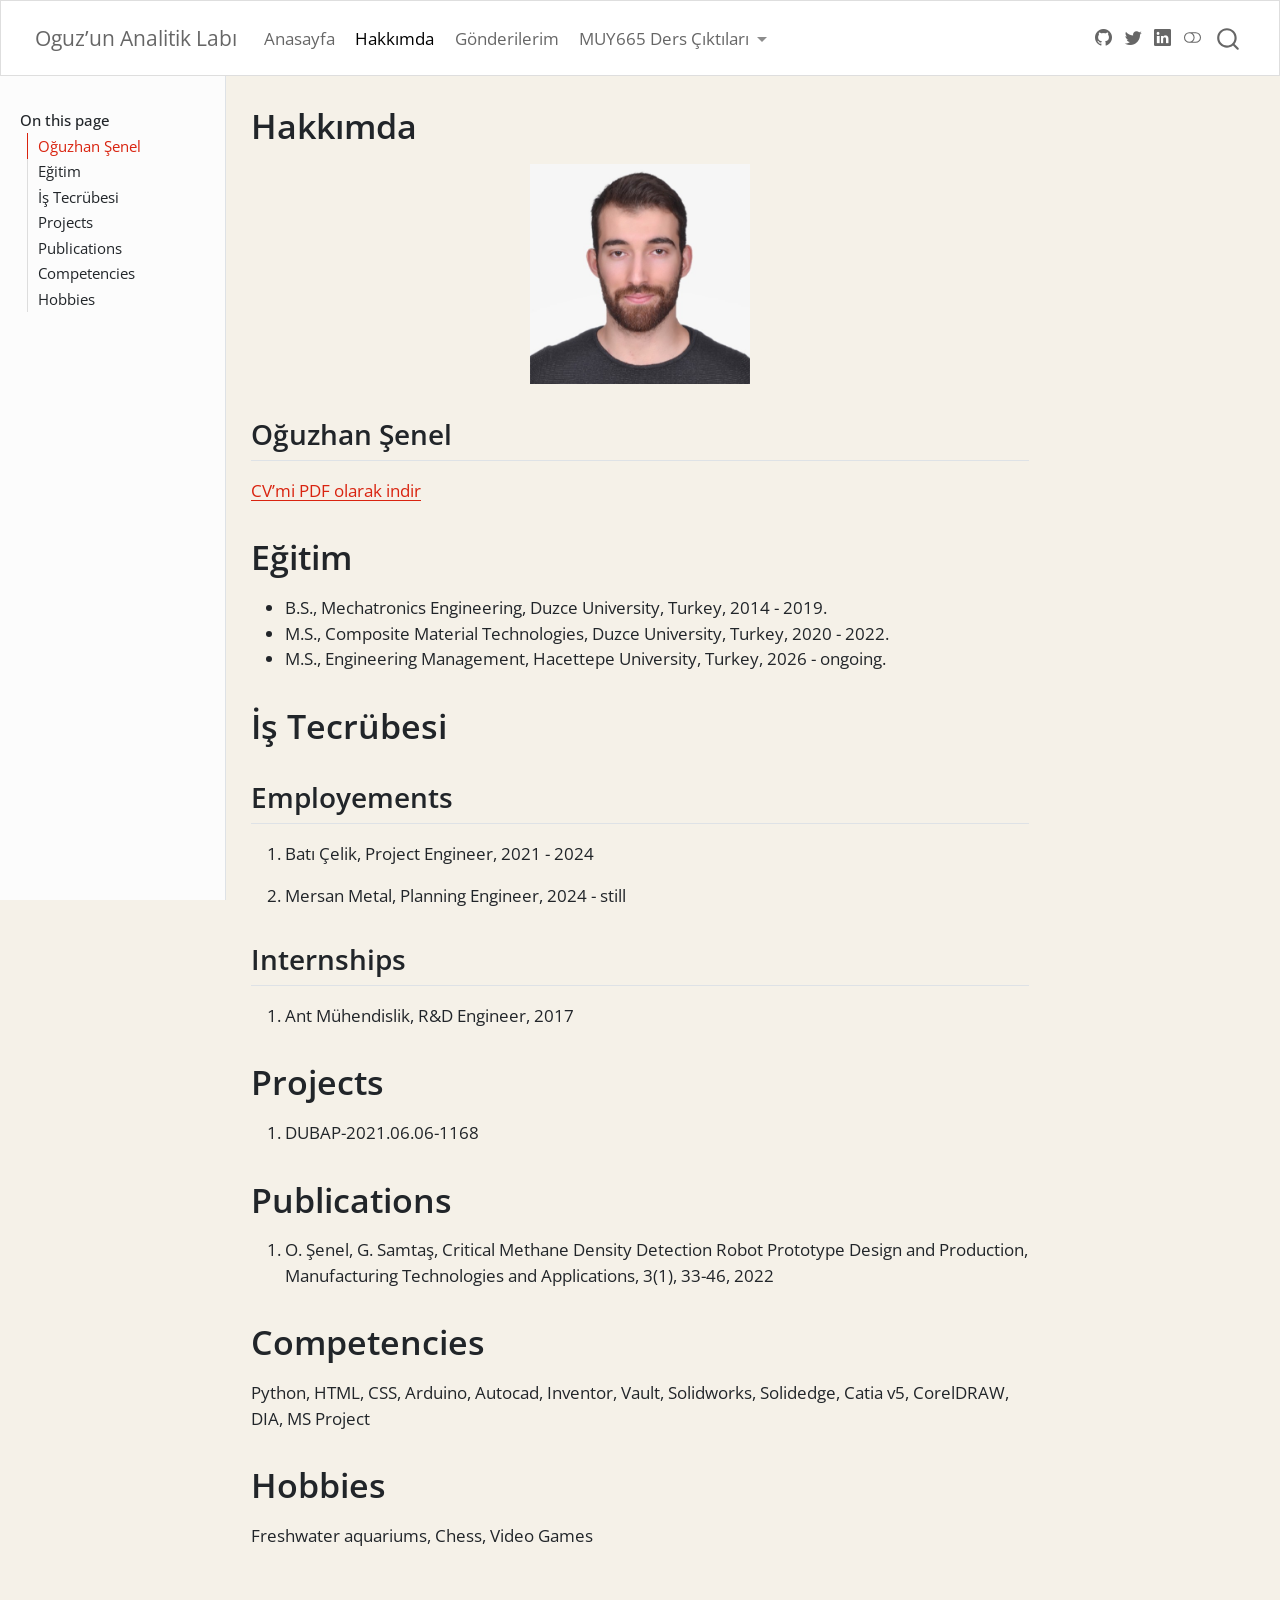
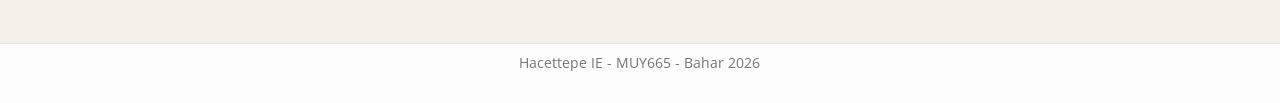
==== commit 6409d159: "About Section r1" ====
--- a/docs/about.html
+++ b/docs/about.html
@@ -7,7 +7,7 @@
 <meta name="viewport" content="width=device-width, initial-scale=1.0, user-scalable=yes">
 
 
-<title>Hakkımda – [xxxx]’in Analitik Labı</title>
+<title>Hakkımda – Oguz’un Analitik Labı</title>
 <style>
 code{white-space: pre-wrap;}
 span.smallcaps{font-variant: small-caps;}
@@ -249,7 +249,7 @@
     <a href="./index.html" class="navbar-brand navbar-brand-logo">
     </a>
     <a class="navbar-brand" href="./index.html">
-    <span class="navbar-title">[xxxx]’in Analitik Labı</span>
+    <span class="navbar-title">Oguz’un Analitik Labı</span>
     </a>
   </div>
             <div id="quarto-search" class="" title="Search"></div>
@@ -288,9 +288,9 @@
 </ul>
           </div> <!-- /navcollapse -->
             <div class="quarto-navbar-tools tools-wide">
-    <a href="https://twitter.com" title="" class="quarto-navigation-tool px-1" aria-label=""><i class="bi bi-github"></i></a>
-    <a href="https://twitter.com" title="" class="quarto-navigation-tool px-1" aria-label=""><i class="bi bi-twitter"></i></a>
-    <a href="https://linkedin.com" title="" class="quarto-navigation-tool px-1" aria-label=""><i class="bi bi-linkedin"></i></a>
+    <a href="https://github.com/oguzsenel" title="" class="quarto-navigation-tool px-1" aria-label=""><i class="bi bi-github"></i></a>
+    <a href="https://x.com/oguzsenel_" title="" class="quarto-navigation-tool px-1" aria-label=""><i class="bi bi-twitter"></i></a>
+    <a href="https://www.linkedin.com/in/oguzhansenel/" title="" class="quarto-navigation-tool px-1" aria-label=""><i class="bi bi-linkedin"></i></a>
   <a href="" class="quarto-color-scheme-toggle quarto-navigation-tool  px-1" onclick="window.quartoToggleColorScheme(); return false;" title="Toggle dark mode"><i class="bi"></i></a>
 </div>
       </div> <!-- /container-fluid -->
--- a/docs/styles.css
+++ b/docs/styles.css
@@ -0,0 +1,4 @@
+/* css styles */
+body {
+  background-color: #f5f1e8;
+}
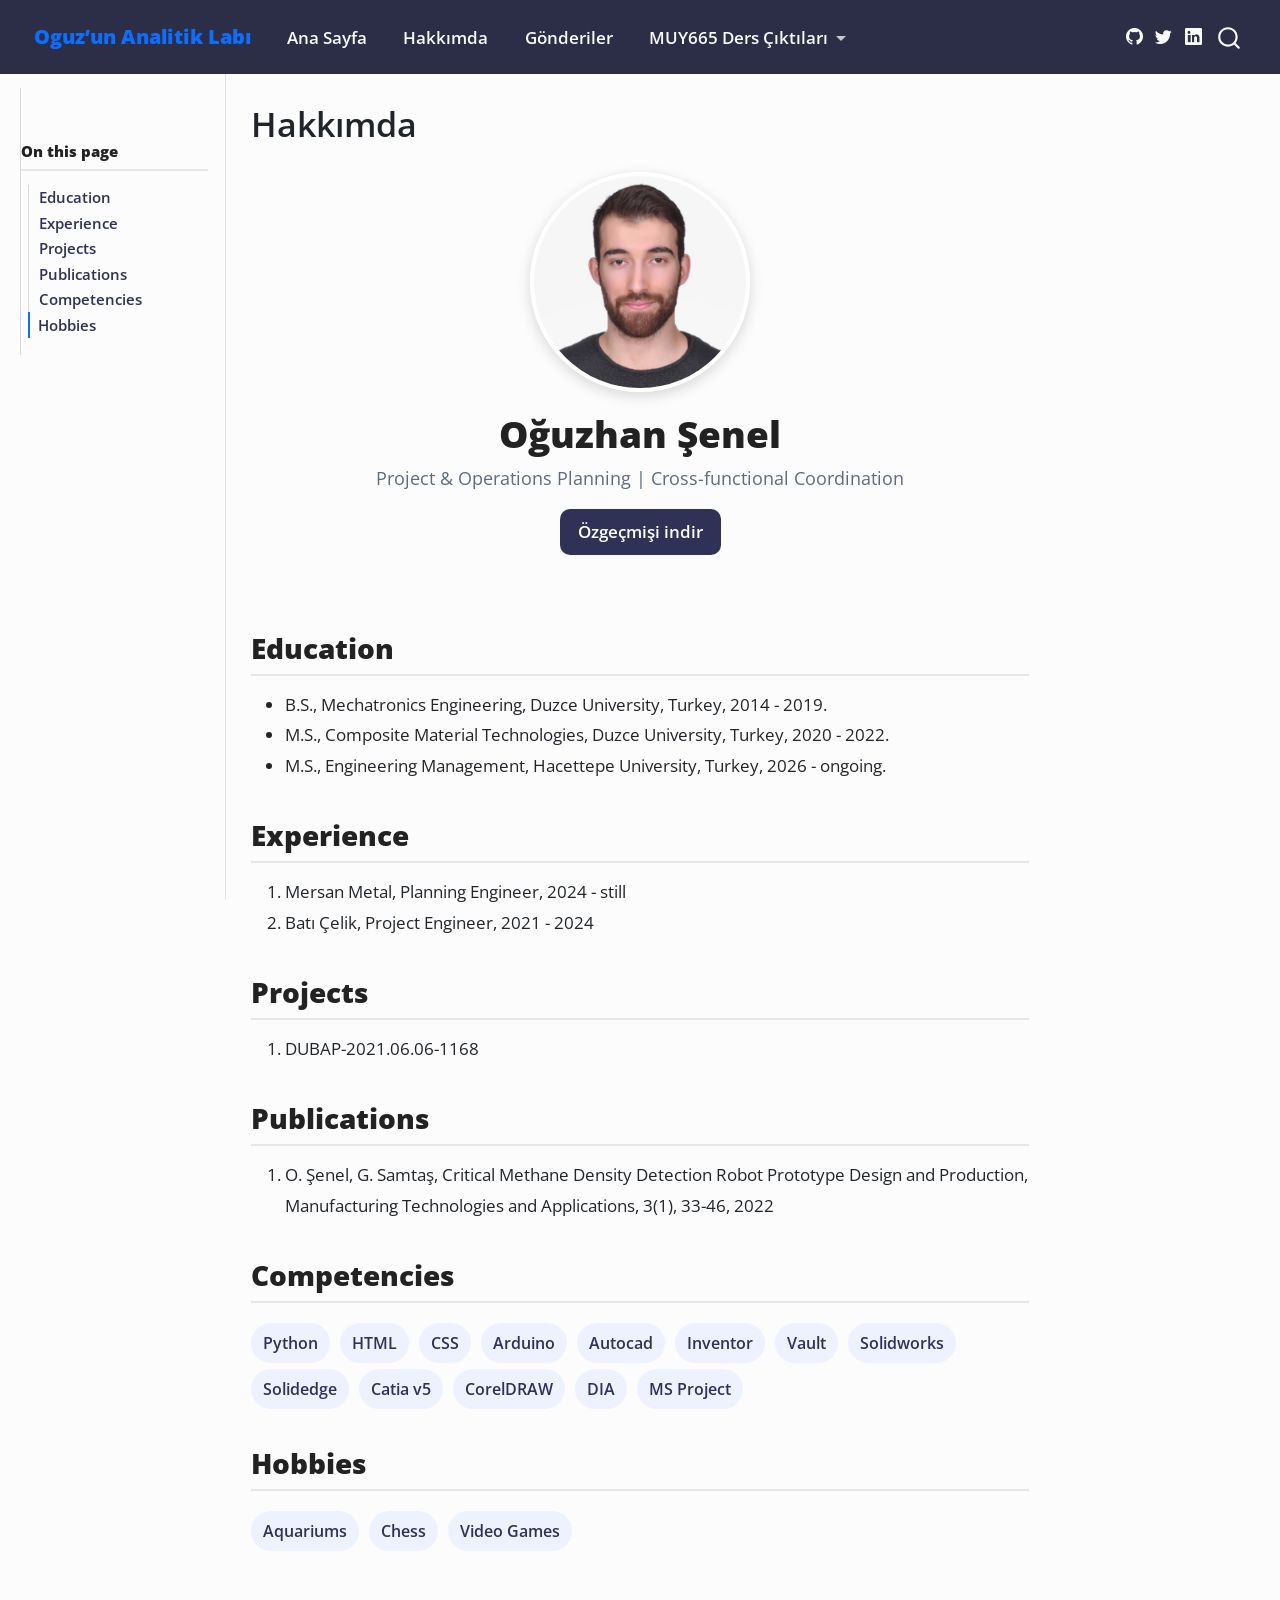
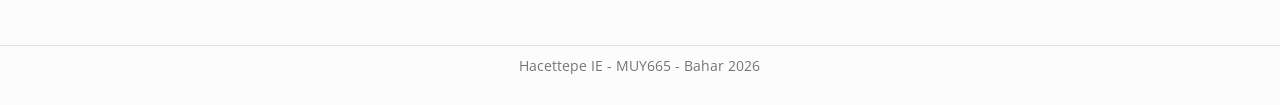
==== commit abd8b5b9: "About section r2" ====
--- a/docs/about.html
+++ b/docs/about.html
@@ -37,14 +37,10 @@
 <script src="site_libs/quarto-html/tippy.umd.min.js"></script>
 <script src="site_libs/quarto-html/anchor.min.js"></script>
 <link href="site_libs/quarto-html/tippy.css" rel="stylesheet">
-<link href="site_libs/quarto-html/quarto-syntax-highlighting-7b89279ff1a6dce999919e0e67d4d9ec.css" rel="stylesheet" class="quarto-color-scheme" id="quarto-text-highlighting-styles">
-<link href="site_libs/quarto-html/quarto-syntax-highlighting-dark-707d8167ce6003fca903bfe2be84ab7f.css" rel="stylesheet" class="quarto-color-scheme quarto-color-alternate" id="quarto-text-highlighting-styles">
-<link href="site_libs/quarto-html/quarto-syntax-highlighting-7b89279ff1a6dce999919e0e67d4d9ec.css" rel="stylesheet" class="quarto-color-scheme-extra" id="quarto-text-highlighting-styles">
+<link href="site_libs/quarto-html/quarto-syntax-highlighting-7b89279ff1a6dce999919e0e67d4d9ec.css" rel="stylesheet" id="quarto-text-highlighting-styles">
 <script src="site_libs/bootstrap/bootstrap.min.js"></script>
 <link href="site_libs/bootstrap/bootstrap-icons.css" rel="stylesheet">
-<link href="site_libs/bootstrap/bootstrap-b09ffb0c710b10090e35f4f5c8599541.min.css" rel="stylesheet" append-hash="true" class="quarto-color-scheme" id="quarto-bootstrap" data-mode="light">
-<link href="site_libs/bootstrap/bootstrap-dark-5b22ffe13dd2aa798062e3956142f8dd.min.css" rel="stylesheet" append-hash="true" class="quarto-color-scheme quarto-color-alternate" id="quarto-bootstrap" data-mode="dark">
-<link href="site_libs/bootstrap/bootstrap-b09ffb0c710b10090e35f4f5c8599541.min.css" rel="stylesheet" append-hash="true" class="quarto-color-scheme-extra" id="quarto-bootstrap" data-mode="light">
+<link href="site_libs/bootstrap/bootstrap-b09ffb0c710b10090e35f4f5c8599541.min.css" rel="stylesheet" append-hash="true" id="quarto-bootstrap" data-mode="light">
 <script id="quarto-search-options" type="application/json">{
   "location": "navbar",
   "copy-button": false,
@@ -77,169 +73,7 @@
 <link rel="stylesheet" href="styles.css">
 </head>
 
-<body class="docked nav-fixed quarto-light"><script id="quarto-html-before-body" type="application/javascript">
-    const toggleBodyColorMode = (bsSheetEl) => {
-      const mode = bsSheetEl.getAttribute("data-mode");
-      const bodyEl = window.document.querySelector("body");
-      if (mode === "dark") {
-        bodyEl.classList.add("quarto-dark");
-        bodyEl.classList.remove("quarto-light");
-      } else {
-        bodyEl.classList.add("quarto-light");
-        bodyEl.classList.remove("quarto-dark");
-      }
-    }
-    const toggleBodyColorPrimary = () => {
-      const bsSheetEl = window.document.querySelector("link#quarto-bootstrap:not([rel=disabled-stylesheet])");
-      if (bsSheetEl) {
-        toggleBodyColorMode(bsSheetEl);
-      }
-    }
-    const setColorSchemeToggle = (alternate) => {
-      const toggles = window.document.querySelectorAll('.quarto-color-scheme-toggle');
-      for (let i=0; i < toggles.length; i++) {
-        const toggle = toggles[i];
-        if (toggle) {
-          if (alternate) {
-            toggle.classList.add("alternate");
-          } else {
-            toggle.classList.remove("alternate");
-          }
-        }
-      }
-    };
-    const toggleColorMode = (alternate) => {
-      // Switch the stylesheets
-      const primaryStylesheets = window.document.querySelectorAll('link.quarto-color-scheme:not(.quarto-color-alternate)');
-      const alternateStylesheets = window.document.querySelectorAll('link.quarto-color-scheme.quarto-color-alternate');
-      manageTransitions('#quarto-margin-sidebar .nav-link', false);
-      if (alternate) {
-        // note: dark is layered on light, we don't disable primary!
-        enableStylesheet(alternateStylesheets);
-        for (const sheetNode of alternateStylesheets) {
-          if (sheetNode.id === "quarto-bootstrap") {
-            toggleBodyColorMode(sheetNode);
-          }
-        }
-      } else {
-        disableStylesheet(alternateStylesheets);
-        enableStylesheet(primaryStylesheets)
-        toggleBodyColorPrimary();
-      }
-      manageTransitions('#quarto-margin-sidebar .nav-link', true);
-      // Switch the toggles
-      setColorSchemeToggle(alternate)
-      // Hack to workaround the fact that safari doesn't
-      // properly recolor the scrollbar when toggling (#1455)
-      if (navigator.userAgent.indexOf('Safari') > 0 && navigator.userAgent.indexOf('Chrome') == -1) {
-        manageTransitions("body", false);
-        window.scrollTo(0, 1);
-        setTimeout(() => {
-          window.scrollTo(0, 0);
-          manageTransitions("body", true);
-        }, 40);
-      }
-    }
-    const disableStylesheet = (stylesheets) => {
-      for (let i=0; i < stylesheets.length; i++) {
-        const stylesheet = stylesheets[i];
-        stylesheet.rel = 'disabled-stylesheet';
-      }
-    }
-    const enableStylesheet = (stylesheets) => {
-      for (let i=0; i < stylesheets.length; i++) {
-        const stylesheet = stylesheets[i];
-        if(stylesheet.rel !== 'stylesheet') { // for Chrome, which will still FOUC without this check
-          stylesheet.rel = 'stylesheet';
-        }
-      }
-    }
-    const manageTransitions = (selector, allowTransitions) => {
-      const els = window.document.querySelectorAll(selector);
-      for (let i=0; i < els.length; i++) {
-        const el = els[i];
-        if (allowTransitions) {
-          el.classList.remove('notransition');
-        } else {
-          el.classList.add('notransition');
-        }
-      }
-    }
-    const isFileUrl = () => {
-      return window.location.protocol === 'file:';
-    }
-    const hasAlternateSentinel = () => {
-      let styleSentinel = getColorSchemeSentinel();
-      if (styleSentinel !== null) {
-        return styleSentinel === "alternate";
-      } else {
-        return false;
-      }
-    }
-    const setStyleSentinel = (alternate) => {
-      const value = alternate ? "alternate" : "default";
-      if (!isFileUrl()) {
-        window.localStorage.setItem("quarto-color-scheme", value);
-      } else {
-        localAlternateSentinel = value;
-      }
-    }
-    const getColorSchemeSentinel = () => {
-      if (!isFileUrl()) {
-        const storageValue = window.localStorage.getItem("quarto-color-scheme");
-        return storageValue != null ? storageValue : localAlternateSentinel;
-      } else {
-        return localAlternateSentinel;
-      }
-    }
-    const toggleGiscusIfUsed = (isAlternate, darkModeDefault) => {
-      const baseTheme = document.querySelector('#giscus-base-theme')?.value ?? 'light';
-      const alternateTheme = document.querySelector('#giscus-alt-theme')?.value ?? 'dark';
-      let newTheme = '';
-      if(authorPrefersDark) {
-        newTheme = isAlternate ? baseTheme : alternateTheme;
-      } else {
-        newTheme = isAlternate ? alternateTheme : baseTheme;
-      }
-      const changeGiscusTheme = () => {
-        // From: https://github.com/giscus/giscus/issues/336
-        const sendMessage = (message) => {
-          const iframe = document.querySelector('iframe.giscus-frame');
-          if (!iframe) return;
-          iframe.contentWindow.postMessage({ giscus: message }, 'https://giscus.app');
-        }
-        sendMessage({
-          setConfig: {
-            theme: newTheme
-          }
-        });
-      }
-      const isGiscussLoaded = window.document.querySelector('iframe.giscus-frame') !== null;
-      if (isGiscussLoaded) {
-        changeGiscusTheme();
-      }
-    };
-    const authorPrefersDark = false;
-    const darkModeDefault = authorPrefersDark;
-      document.querySelector('link#quarto-text-highlighting-styles.quarto-color-scheme-extra').rel = 'disabled-stylesheet';
-      document.querySelector('link#quarto-bootstrap.quarto-color-scheme-extra').rel = 'disabled-stylesheet';
-    let localAlternateSentinel = darkModeDefault ? 'alternate' : 'default';
-    // Dark / light mode switch
-    window.quartoToggleColorScheme = () => {
-      // Read the current dark / light value
-      let toAlternate = !hasAlternateSentinel();
-      toggleColorMode(toAlternate);
-      setStyleSentinel(toAlternate);
-      toggleGiscusIfUsed(toAlternate, darkModeDefault);
-      window.dispatchEvent(new Event('resize'));
-    };
-    // Switch to dark mode if need be
-    if (hasAlternateSentinel()) {
-      toggleColorMode(true);
-    } else {
-      toggleColorMode(false);
-    }
-  </script>
+<body class="docked nav-fixed quarto-light">
 
 <div id="quarto-search-results"></div>
   <header id="quarto-header" class="headroom fixed-top">
@@ -260,7 +94,7 @@
             <ul class="navbar-nav navbar-nav-scroll me-auto">
   <li class="nav-item">
     <a class="nav-link" href="./index.html"> 
-<span class="menu-text">Anasayfa</span></a>
+<span class="menu-text">Ana Sayfa</span></a>
   </li>  
   <li class="nav-item">
     <a class="nav-link active" href="./about.html" aria-current="page"> 
@@ -268,7 +102,7 @@
   </li>  
   <li class="nav-item">
     <a class="nav-link" href="./posts.html"> 
-<span class="menu-text">Gönderilerim</span></a>
+<span class="menu-text">Gönderiler</span></a>
   </li>  
   <li class="nav-item dropdown ">
     <a class="nav-link dropdown-toggle" href="#" id="nav-menu-muy665-ders-çıktıları" role="link" data-bs-toggle="dropdown" aria-expanded="false">
@@ -277,7 +111,7 @@
     <ul class="dropdown-menu" aria-labelledby="nav-menu-muy665-ders-çıktıları">    
         <li>
     <a class="dropdown-item" href="./portfolyo.html">
- <span class="dropdown-text">Ödevler</span></a>
+ <span class="dropdown-text">Portfolyo</span></a>
   </li>  
         <li>
     <a class="dropdown-item" href="./project.qmd">
@@ -291,7 +125,6 @@
     <a href="https://github.com/oguzsenel" title="" class="quarto-navigation-tool px-1" aria-label=""><i class="bi bi-github"></i></a>
     <a href="https://x.com/oguzsenel_" title="" class="quarto-navigation-tool px-1" aria-label=""><i class="bi bi-twitter"></i></a>
     <a href="https://www.linkedin.com/in/oguzhansenel/" title="" class="quarto-navigation-tool px-1" aria-label=""><i class="bi bi-linkedin"></i></a>
-  <a href="" class="quarto-color-scheme-toggle quarto-navigation-tool  px-1" onclick="window.quartoToggleColorScheme(); return false;" title="Toggle dark mode"><i class="bi"></i></a>
 </div>
       </div> <!-- /container-fluid -->
     </nav>
@@ -304,13 +137,8 @@
     <h2 id="toc-title">On this page</h2>
    
   <ul>
-  <li><a href="#oğuzhan-şenel" id="toc-oğuzhan-şenel" class="nav-link active" data-scroll-target="#oğuzhan-şenel">Oğuzhan Şenel</a></li>
-  <li><a href="#eğitim" id="toc-eğitim" class="nav-link" data-scroll-target="#eğitim">Eğitim</a></li>
-  <li><a href="#iş-tecrübesi" id="toc-iş-tecrübesi" class="nav-link" data-scroll-target="#iş-tecrübesi">İş Tecrübesi</a>
-  <ul class="collapse">
-  <li><a href="#employements" id="toc-employements" class="nav-link" data-scroll-target="#employements">Employements</a></li>
-  <li><a href="#internships" id="toc-internships" class="nav-link" data-scroll-target="#internships">Internships</a></li>
-  </ul></li>
+  <li><a href="#education" id="toc-education" class="nav-link active" data-scroll-target="#education">Education</a></li>
+  <li><a href="#experience" id="toc-experience" class="nav-link" data-scroll-target="#experience">Experience</a></li>
   <li><a href="#projects" id="toc-projects" class="nav-link" data-scroll-target="#projects">Projects</a></li>
   <li><a href="#publications" id="toc-publications" class="nav-link" data-scroll-target="#publications">Publications</a></li>
   <li><a href="#competencies" id="toc-competencies" class="nav-link" data-scroll-target="#competencies">Competencies</a></li>
@@ -325,7 +153,6 @@
 <!-- main -->
 <main class="content" id="quarto-document-content">
 
-
 <header id="title-block-header" class="quarto-title-block default">
 <div class="quarto-title">
 <h1 class="title">Hakkımda</h1>
@@ -345,58 +172,54 @@
 </header>
 
 
-<div class="quarto-figure quarto-figure-center">
-<figure class="figure">
-<p><img src="assets/images/vesikalik.jpeg" class="img-fluid quarto-figure quarto-figure-center figure-img" width="220"></p>
-</figure>
+<div class="about-header">
+<p><img src="assets/images/vesikalik.jpeg" class="profile-pic" alt="Profil fotoğrafı"></p>
+<h1>
+Oğuzhan Şenel
+</h1>
+<p class="about-subtitle">
+Project &amp; Operations Planning | Cross-functional Coordination
+</p>
+<p>
+<a href="docs/cv.pdf" class="cv-button">Özgeçmişi indir</a>
+</p>
 </div>
-<section id="oğuzhan-şenel" class="level2">
-<h2 class="anchored" data-anchor-id="oğuzhan-şenel">Oğuzhan Şenel</h2>
-<p><a href="docs/cv.pdf">CV’mi PDF olarak indir</a></p>
-</section>
-<section id="eğitim" class="level1">
-<h1>Eğitim</h1>
+<section id="education" class="level2">
+<h2 class="anchored" data-anchor-id="education">Education</h2>
 <ul>
 <li>B.S., Mechatronics Engineering, Duzce University, Turkey, 2014 - 2019.</li>
 <li>M.S., Composite Material Technologies, Duzce University, Turkey, 2020 - 2022.</li>
 <li>M.S., Engineering Management, Hacettepe University, Turkey, 2026 - ongoing.</li>
 </ul>
 </section>
-<section id="iş-tecrübesi" class="level1">
-<h1>İş Tecrübesi</h1>
-<section id="employements" class="level2">
-<h2 class="anchored" data-anchor-id="employements">Employements</h2>
+<section id="experience" class="level2">
+<h2 class="anchored" data-anchor-id="experience">Experience</h2>
 <ol type="1">
-<li><p>Batı Çelik, Project Engineer, 2021 - 2024</p></li>
-<li><p>Mersan Metal, Planning Engineer, 2024 - still</p></li>
+<li>Mersan Metal, Planning Engineer, 2024 - still</li>
+<li>Batı Çelik, Project Engineer, 2021 - 2024</li>
 </ol>
 </section>
-<section id="internships" class="level2">
-<h2 class="anchored" data-anchor-id="internships">Internships</h2>
-<ol type="1">
-<li>Ant Mühendislik, R&amp;D Engineer, 2017</li>
-</ol>
-</section>
-</section>
-<section id="projects" class="level1">
-<h1>Projects</h1>
+<section id="projects" class="level2">
+<h2 class="anchored" data-anchor-id="projects">Projects</h2>
 <ol type="1">
 <li>DUBAP-2021.06.06-1168</li>
 </ol>
 </section>
-<section id="publications" class="level1">
-<h1>Publications</h1>
+<section id="publications" class="level2">
+<h2 class="anchored" data-anchor-id="publications">Publications</h2>
 <ol type="1">
 <li>O. Şenel, G. Samtaş, Critical Methane Density Detection Robot Prototype Design and Production, Manufacturing Technologies and Applications, 3(1), 33-46, 2022</li>
 </ol>
 </section>
-<section id="competencies" class="level1">
-<h1>Competencies</h1>
-<p>Python, HTML, CSS, Arduino, Autocad, Inventor, Vault, Solidworks, Solidedge, Catia v5, CorelDRAW, DIA, MS Project</p>
+<section id="competencies" class="level2">
+<h2 class="anchored" data-anchor-id="competencies">Competencies</h2>
+<p><span class="skill-tag">Python</span> <span class="skill-tag">HTML</span> <span class="skill-tag">CSS</span> <span class="skill-tag">Arduino</span> <span class="skill-tag">Autocad</span> <span class="skill-tag">Inventor</span> <span class="skill-tag">Vault</span> <span class="skill-tag">Solidworks</span> <span class="skill-tag">Solidedge</span> <span class="skill-tag">Catia v5</span> <span class="skill-tag">CorelDRAW</span> <span class="skill-tag">DIA</span> <span class="skill-tag">MS Project</span></p>
 </section>
-<section id="hobbies" class="level1">
-<h1>Hobbies</h1>
-<p>Freshwater aquariums, Chess, Video Games</p>
+<section id="hobbies" class="level2">
+<h2 class="anchored" data-anchor-id="hobbies">Hobbies</h2>
+<div>
+<p><span class="skill-tag">Aquariums</span> <span class="skill-tag">Chess</span> <span class="skill-tag">Video Games</span></p>
+</div>
 
 
 </section>
@@ -404,19 +227,6 @@
 <a onclick="window.scrollTo(0, 0); return false;" role="button" id="quarto-back-to-top"><i class="bi bi-arrow-up"></i> Back to top</a></main> <!-- /main -->
 <script id="quarto-html-after-body" type="application/javascript">
   window.document.addEventListener("DOMContentLoaded", function (event) {
-    // Ensure there is a toggle, if there isn't float one in the top right
-    if (window.document.querySelector('.quarto-color-scheme-toggle') === null) {
-      const a = window.document.createElement('a');
-      a.classList.add('top-right');
-      a.classList.add('quarto-color-scheme-toggle');
-      a.href = "";
-      a.onclick = function() { try { window.quartoToggleColorScheme(); } catch {} return false; };
-      const i = window.document.createElement("i");
-      i.classList.add('bi');
-      a.appendChild(i);
-      window.document.body.appendChild(a);
-    }
-    setColorSchemeToggle(hasAlternateSentinel())
     const icon = "";
     const anchorJS = new window.AnchorJS();
     anchorJS.options = {
--- a/docs/styles.css
+++ b/docs/styles.css
@@ -1,4 +1,254 @@
 /* css styles */
 body {
-  background-color: #f5f1e8;
+ /* Üst barın tamamı */
+.navbar {
+  background-color: #2C2E48 !important;
+  border: none !important;
+  border-bottom: none !important;
+  box-shadow: none !important;
+}
+
+/* Sol üstteki site adı */
+.navbar-brand {
+  color: #0d6efd !important;
+  font-weight: 800;
+  font-size: 1.15rem;
+  transition: color 0.25s ease;
+}
+
+/* Menü linkleri */
+.navbar .nav-link {
+  color: #FAFAFA!important;
+  font-weight: 600;
+  margin-left: 8px;
+  margin-right: 8px;
+  transition: color 0.25s ease, transform 0.2s ease;
+}
+
+/* Üstüne gelince renk değişsin */
+.navbar .nav-link:hover,
+.navbar-brand:hover {
+  color: #0d6efd !important;
+  transform: translateY(-1px);
+}
+
+
+
+/* Sağdaki ikonlar */
+.navbar .bi,
+.navbar i,
+.navbar svg {
+  color: #FAFAFA !important;
+  transition: color 0.25s ease, transform 0.2s ease;
+}
+
+.navbar .bi:hover,
+.navbar i:hover,
+.navbar svg:hover {
+  color: #0d6efd !important;
+  transform: scale(1.08);
+}
+ 
+}
+
+/* Açılır menüdeki seçenekler */
+.dropdown-menu .dropdown-item {
+  color: #333333 !important;
+  font-weight: 500;
+}
+
+/* Üstüne gelince */
+.dropdown-menu .dropdown-item:hover,
+.dropdown-menu .dropdown-item:focus {
+  color: #0d6efd !important;   
+  background-color: #f3f6ff !important;
+}
+
+/* Sol sidebar linkleri */
+.sidebar a,
+.sidebar .sidebar-item-text,
+.sidebar .menu-text {
+  color: #2f3156 !important;
+  font-weight: 600;
+  text-decoration: none;
+  transition: color 0.2s ease, padding-left 0.2s ease;
+}
+
+/* Üstüne gelince */
+.sidebar a:hover,
+.sidebar .sidebar-item-text:hover,
+.sidebar .menu-text:hover {
+  color: #0d6efd !important;
+  padding-left: 4px;
+}
+
+/* Aktif olan sayfa/link */
+.sidebar .active,
+.sidebar a.active,
+.sidebar .sidebar-item-container .active {
+  color: #0d6efd !important;
+  font-weight: 700;
+}
+
+/* "On this page" başlığı */
+#TOC-title,
+.toc-title {
+  color: #2f3156 !important;
+  font-weight: 700;
+}
+
+/* İçindeki bölüm linkleri */
+#TOC a,
+.toc a,
+nav[role="doc-toc"] a {
+  color: #2f3156 !important;
+  font-weight: 600;
+  text-decoration: none;
+  transition: color 0.2s ease, padding-left 0.2s ease;
+}
+
+/* Üstüne gelince */
+#TOC a:hover,
+.toc a:hover,
+nav[role="doc-toc"] a:hover {
+  color: #0d6efd !important;
+  padding-left: 4px;
+}
+
+/* TOC yan çizgileri */
+#TOC,
+.toc,
+nav[role="doc-toc"] {
+  border-left: 1px solid #d6d9e0 !important;
+}
+/* Aktif bölüm */
+
+
+/* Aktif öğenin sol çizgisi */
+#TOC a.active,
+nav[role="doc-toc"] a.active {
+  border-left: 2px solid #0d6efd !important;
+  padding-left: 8px;
+}
+.profile-pic {
+  width: 220px;
+  height: 220px;
+  object-fit: cover;
+  border-radius: 50%;
+}
+
+.about-header {
+  text-align: center;
+  margin: 20px auto 40px auto;
+  padding: 10px 20px 30px 20px;
+}
+
+.profile-pic {
+  width: 220px;
+  height: 220px;
+  object-fit: cover;
+  border-radius: 50%;
+  display: block;
+  margin: 0 auto 20px auto;
+  border: 4px solid #ffffff;
+  box-shadow: 0 4px 14px rgba(0, 0, 0, 0.15);
+}
+
+.about-header h1 {
+  margin-top: 10px;
+  margin-bottom: 8px;
+  font-size: 2.4rem;
+  font-weight: 800;
+  color: #222;
+}
+
+.about-subtitle {
+  font-size: 1.05rem;
+  color: #5b6475;
+  margin-bottom: 20px;
+}
+
+.cv-button {
+  display: inline-block;
+  background-color: #2f3156;
+  color: #ffffff !important;
+  padding: 10px 18px;
+  border-radius: 10px;
+  text-decoration: none;
+  font-weight: 600;
+  transition: background-color 0.25s ease, transform 0.2s ease;
+}
+
+.cv-button:hover {
+  background-color: #0d6efd;
+  color: #ffffff !important;
+  transform: translateY(-1px);
+}
+
+#quarto-content h2 {
+  margin-top: 38px;
+  margin-bottom: 14px;
+  font-weight: 800;
+  color: #222;
+  border-bottom: 2px solid #e5e7eb;
+  padding-bottom: 8px;
+}
+
+#quarto-content h3 {
+  margin-top: 24px;
+  margin-bottom: 10px;
+  font-weight: 700;
+  color: #2f3156;
+}
+
+#quarto-content ul,
+#quarto-content ol {
+  line-height: 1.8;
+}
+
+.skill-tag {
+  display: inline-block;
+  background-color: #eef2ff;
+  color: #2f3156;
+  padding: 8px 12px;
+  margin: 6px 6px 0 0;
+  border-radius: 999px;
+  font-size: 0.95rem;
+  font-weight: 600;
+}
+
+.about-header {
+  text-align: center;
+  margin: 10px auto 40px auto;
+  padding: 10px 20px 20px 20px;
+}
+
+.about-header h1 {
+  margin-top: 12px;
+  margin-bottom: 8px;
+  font-size: 2.2rem;
+  font-weight: 800;
+  color: #222;
+}
+
+.about-subtitle {
+  color: #5f6b7a;
+  font-size: 1.05rem;
+  margin-bottom: 18px;
+}
+
+.cv-button {
+  display: inline-block;
+  background-color: #2f3156;
+  color: white !important;
+  text-decoration: none;
+  padding: 10px 18px;
+  border-radius: 10px;
+  font-weight: 600;
+  transition: all 0.2s ease;
+}
+
+.cv-button:hover {
+  background-color: #0d6efd;
+  color: white !important;
 }
